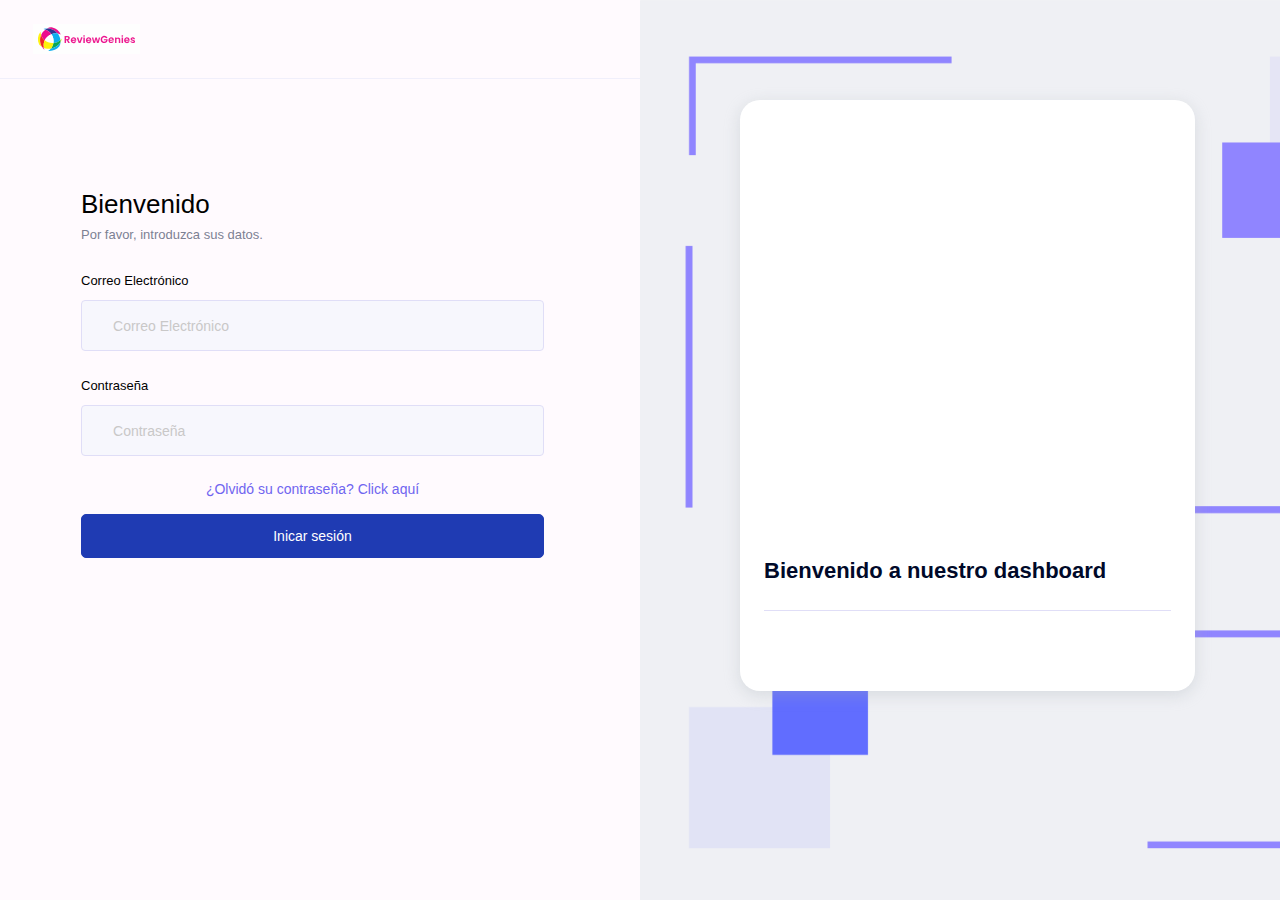
==== views/login.html @ 89c985d2 "Solo el front" ====
<!DOCTYPE html>
<html lang="en">

<head>
  <!-- Required meta tags -->
  <meta charset="utf-8">
  <meta name="viewport" content="width=device-width, initial-scale=1, shrink-to-fit=no">
  <title>ReviewGenies Dashboard</title>
  <!-- plugins:css -->
  <link rel="stylesheet" href="../vendors/feather/feather.css">
  <link rel="stylesheet" href="../vendors/mdi/css/materialdesignicons.min.css">
  <link rel="stylesheet" href="../vendors/ti-icons/css/themify-icons.css">
<!--   <link rel="stylesheet" href="../vendors/typicons/typicons.css"> -->
  <link rel="stylesheet" href="../vendors/simple-line-icons/css/simple-line-icons.css">
<!--   <link rel="stylesheet" href="../vendors/css/vendor.bundle.base.css"> -->
  <link rel="stylesheet" href="../css/style.css">

  <!-- endinject -->
  <link rel="shortcut icon" href="../images/logomini.svg" />
</head>

<body>

  <div class="authentication-page">
    <div class="row p-0">
      <div class="col-md-6 p-0">
        <div class="logo-bar p-4 px-sm-5">
          <img src="../images/logofull.svg" height="30">
        </div>
        <div class="auth-form-light auth-form text-left py-5 px-5 px-sm-5 mt-5">
          <!-- <form name="MyForm" class="pt-3 px-5" action="/" method="POST"> -->
          <form class="pt-3 px-5">
            <h2 style="color: black;">Bienvenido</h2>
            <p class="fw-light mb-4" style="color: #7c8093;">Por favor, introduzca sus datos.</p>
            
            <div class="form-group">
              <label for="cedula">Correo Electrónico</label>
              <input type="email" placeholder="Correo Electrónico" class="form-control form-control-lg" id="email"
                name="email" required="required">
            </div>

            <div class="form-group">
              <label for="password">Contraseña</label>
              <input type="password" placeholder="Contraseña" class="form-control form-control-lg" id="password"
                name="password">
            </div>


            <div class="text-center">
              <a href="../views/recover.html" class="auth-link small" style="color: #7065f0; text-decoration: none;">¿Olvidó su contraseña? Click aquí</a>
            </div>

            <div class="mt-3">
             <!--  <input class="btn btn-block btn-primary w-100  font-weight-medium auth-form-btn" type="submit"
                value="Login" /> -->
              <a id="login" class="btn btn-block btn-primary w-100  font-weight-medium auth-form-btn"  onclick="login()" disabled>Inicar sesión</a>
            </div>


          </form>

        </div>
      </div>

      <div class="col-md-6 p-0">
        <div class="aside-wrapper">
          <div class="card p-3  property-card">
            <!-- <img src="images/video-thumbnail.jpg" class="card-img-top" alt="..."> -->
           <!--  <video controls="true" class="card-img-top" src="https://www.youtube.com/embed/U747IQXEoto"> -->
            <!--  <source src="https://www.youtube.com/embed/U747IQXEoto" type=""> -->
              <!--  <source src="../video/video.ogg" type="video/ogg">
              Your browser does not support HTML video. -->
              <iframe width="420" height="420" class="card-img-top" src="https://www.youtube.com/embed/tx3BZ784D20" title="Street Fighter 6 - Pre-Order Trailer | PS5 Games" frameborder="0" allow="accelerometer; autoplay; clipboard-write; encrypted-media; gyroscope; picture-in-picture"></iframe>
              
            <!-- </video> -->
            <div class="card-body px-2">
              <div class="d-flex flex justify-content-between align-items-center property-info">
                  <div class="title-tagline">
                      <h4>Bienvenido a nuestro dashboard</h4>

                  </div>

              </div>

              <div class="property-feature">

              </div>

             
           </div>
          </div>

<!--           <div class="mt-5 aside-footer">
            <small class="mb-3 d-block">Powered By <img src="../images/logo-login-mini.png" height="14"></small>
            <small class="small" style="color: #7c8093;">Lorem ipsum dolor sit amet, <a href="#">consectetur adipisicing
                elit</a>, sed do eiusmod
              tempor incididunt ut labore et dolore magna aliqua. Ut enim ad minim veniam,
              quis nostrud exercitation ullamco laboris. </small>
          </div> -->
        </div>
      </div>
    </div>
  </div>

  <!-- plugins:js -->
  <script src="../vendors/js/vendor.bundle.base.js"></script>
  <script src="../js/login.js"></script>



<!--   <script src="/js/off-canvas.js"></script>
  <script src="/js/hoverable-collapse.js"></script>
  <script src="/jstemplate.js"></script> -->
  <!--   <script src="../js/login.js"></script>
  <script src="/js/jquery.min.js"></script>
 
  <script src="/js/powerbi.min.js"></script> -->
  <!-- End custom js for this page  value="40214587896"-->
</body>

</html>
---- vendors/feather/feather.css ----
@charset "UTF-8";
 
@font-face {
  font-family: "feather";
  src:url("fonts/feather-webfont.eot");
  src:url("fonts/feather-webfont.eot?#iefix") format("embedded-opentype"),
    url("fonts/feather-webfont.woff") format("woff"),
    url("fonts/feather-webfont.ttf") format("truetype"),
    url("fonts/feather-webfont.svg#feather") format("svg");
  font-weight: normal;
  font-style: normal;
}

/* Character Mapping Method */
 
[data-icon]:before {
  display: inline-block;
  font-family: "feather";
  content: attr(data-icon);
  font-style: normal;
  font-weight: normal;
  font-variant: normal;
  text-transform: none;
  speak: none;
  line-height: 1;
  -webkit-font-smoothing: antialiased;
  -moz-osx-font-smoothing: grayscale;
}

/* CSS Class Mapping Method */
 
[class^="icon-"],
[class*=" icon-"] {
  display: inline-block;
  font-family: "feather";
  font-style: normal;
  font-weight: normal;
  font-variant: normal;
  text-transform: none;
  speak: none;
  line-height: 1;
  -webkit-font-smoothing: antialiased;
  -moz-osx-font-smoothing: grayscale;
}

.icon-eye:before {
  content: "\e000";
}

.icon-paper-clip:before {
  content: "\e001";
}

.icon-mail:before {
  content: "\e002";
}

.icon-mail:before {
  content: "\e002";
}

.icon-toggle:before {
  content: "\e003";
}

.icon-layout:before {
  content: "\e004";
}

.icon-link:before {
  content: "\e005";
}

.icon-bell:before {
  content: "\e006";
}

.icon-lock:before {
  content: "\e007";
}

.icon-unlock:before {
  content: "\e008";
}

.icon-ribbon:before {
  content: "\e009";
}

.icon-image:before {
  content: "\e010";
}

.icon-signal:before {
  content: "\e011";
}

.icon-target:before {
  content: "\e012";
}

.icon-clipboard:before {
  content: "\e013";
}

.icon-clock:before {
  content: "\e014";
}

.icon-clock:before {
  content: "\e014";
}

.icon-watch:before {
  content: "\e015";
}

.icon-air-play:before {
  content: "\e016";
}

.icon-camera:before {
  content: "\e017";
}

.icon-video:before {
  content: "\e018";
}

.icon-disc:before {
  content: "\e019";
}

.icon-printer:before {
  content: "\e020";
}

.icon-monitor:before {
  content: "\e021";
}

.icon-server:before {
  content: "\e022";
}

.icon-cog:before {
  content: "\e023";
}

.icon-heart:before {
  content: "\e024";
}

.icon-paragraph:before {
  content: "\e025";
}

.icon-align-justify:before {
  content: "\e026";
}

.icon-align-left:before {
  content: "\e027";
}

.icon-align-center:before {
  content: "\e028";
}

.icon-align-right:before {
  content: "\e029";
}

.icon-book:before {
  content: "\e030";
}

.icon-layers:before {
  content: "\e031";
}

.icon-stack:before {
  content: "\e032";
}

.icon-stack-2:before {
  content: "\e033";
}

.icon-paper:before {
  content: "\e034";
}

.icon-paper-stack:before {
  content: "\e035";
}

.icon-search:before {
  content: "\e036";
}

.icon-zoom-in:before {
  content: "\e037";
}

.icon-zoom-out:before {
  content: "\e038";
}

.icon-reply:before {
  content: "\e039";
}

.icon-circle-plus:before {
  content: "\e040";
}

.icon-circle-minus:before {
  content: "\e041";
}

.icon-circle-check:before {
  content: "\e042";
}

.icon-circle-cross:before {
  content: "\e043";
}

.icon-square-plus:before {
  content: "\e044";
}

.icon-square-minus:before {
  content: "\e045";
}

.icon-square-check:before {
  content: "\e046";
}

.icon-square-cross:before {
  content: "\e047";
}

.icon-microphone:before {
  content: "\e048";
}

.icon-record:before {
  content: "\e049";
}

.icon-skip-back:before {
  content: "\e050";
}

.icon-rewind:before {
  content: "\e051";
}

.icon-play:before {
  content: "\e052";
}

.icon-pause:before {
  content: "\e053";
}

.icon-stop:before {
  content: "\e054";
}

.icon-fast-forward:before {
  content: "\e055";
}

.icon-skip-forward:before {
  content: "\e056";
}

.icon-shuffle:before {
  content: "\e057";
}

.icon-repeat:before {
  content: "\e058";
}

.icon-folder:before {
  content: "\e059";
}

.icon-umbrella:before {
  content: "\e060";
}

.icon-moon:before {
  content: "\e061";
}

.icon-thermometer:before {
  content: "\e062";
}

.icon-drop:before {
  content: "\e063";
}

.icon-sun:before {
  content: "\e064";
}

.icon-cloud:before {
  content: "\e065";
}

.icon-cloud-upload:before {
  content: "\e066";
}

.icon-cloud-download:before {
  content: "\e067";
}

.icon-upload:before {
  content: "\e068";
}

.icon-download:before {
  content: "\e069";
}

.icon-location:before {
  content: "\e070";
}

.icon-location-2:before {
  content: "\e071";
}

.icon-map:before {
  content: "\e072";
}

.icon-battery:before {
  content: "\e073";
}

.icon-head:before {
  content: "\e074";
}

.icon-briefcase:before {
  content: "\e075";
}

.icon-speech-bubble:before {
  content: "\e076";
}

.icon-anchor:before {
  content: "\e077";
}

.icon-globe:before {
  content: "\e078";
}

.icon-box:before {
  content: "\e079";
}

.icon-reload:before {
  content: "\e080";
}

.icon-share:before {
  content: "\e081";
}

.icon-marquee:before {
  content: "\e082";
}

.icon-marquee-plus:before {
  content: "\e083";
}

.icon-marquee-minus:before {
  content: "\e084";
}

.icon-tag:before {
  content: "\e085";
}

.icon-power:before {
  content: "\e086";
}

.icon-command:before {
  content: "\e087";
}

.icon-alt:before {
  content: "\e088";
}

.icon-esc:before {
  content: "\e089";
}

.icon-bar-graph:before {
  content: "\e090";
}

.icon-bar-graph-2:before {
  content: "\e091";
}

.icon-pie-graph:before {
  content: "\e092";
}

.icon-star:before {
  content: "\e093";
}

.icon-arrow-left:before {
  content: "\e094";
}

.icon-arrow-right:before {
  content: "\e095";
}

.icon-arrow-up:before {
  content: "\e096";
}

.icon-arrow-down:before {
  content: "\e097";
}

.icon-volume:before {
  content: "\e098";
}

.icon-mute:before {
  content: "\e099";
}

.icon-content-right:before {
  content: "\e100";
}

.icon-content-left:before {
  content: "\e101";
}

.icon-grid:before {
  content: "\e102";
}

.icon-grid-2:before {
  content: "\e103";
}

.icon-columns:before {
  content: "\e104";
}

.icon-loader:before {
  content: "\e105";
}

.icon-bag:before {
  content: "\e106";
}

.icon-ban:before {
  content: "\e107";
}

.icon-flag:before {
  content: "\e108";
}

.icon-trash:before {
  content: "\e109";
}

.icon-expand:before {
  content: "\e110";
}

.icon-contract:before {
  content: "\e111";
}

.icon-maximize:before {
  content: "\e112";
}

.icon-minimize:before {
  content: "\e113";
}

.icon-plus:before {
  content: "\e114";
}

.icon-minus:before {
  content: "\e115";
}

.icon-check:before {
  content: "\e116";
}

.icon-cross:before {
  content: "\e117";
}

.icon-move:before {
  content: "\e118";
}

.icon-delete:before {
  content: "\e119";
}

.icon-menu:before {
  content: "\e120";
}

.icon-archive:before {
  content: "\e121";
}

.icon-inbox:before {
  content: "\e122";
}

.icon-outbox:before {
  content: "\e123";
}

.icon-file:before {
  content: "\e124";
}

.icon-file-add:before {
  content: "\e125";
}

.icon-file-subtract:before {
  content: "\e126";
}

.icon-help:before {
  content: "\e127";
}

.icon-open:before {
  content: "\e128";
}

.icon-ellipsis:before {
  content: "\e129";
}
---- vendors/ti-icons/css/themify-icons.css ----
@font-face {
	font-family: 'themify';
	src:url('../fonts/themify.eot');
	src:url('../fonts/themify.eot?#iefix') format('embedded-opentype'),
		url('../fonts/themify.woff') format('woff'),
		url('../fonts/themify.ttf') format('truetype'),
		url('../fonts/themify.svg') format('svg');
	font-weight: normal;
	font-style: normal;
}

[class^="ti-"], [class*=" ti-"] {
	font-family: 'themify';
	speak: none;
	font-style: normal;
	font-weight: normal;
	font-variant: normal;
	text-transform: none;
	line-height: 1;

	/* Better Font Rendering =========== */
	-webkit-font-smoothing: antialiased;
	-moz-osx-font-smoothing: grayscale;
}

.ti-wand:before {
	content: "\e600";
}
.ti-volume:before {
	content: "\e601";
}
.ti-user:before {
	content: "\e602";
}
.ti-unlock:before {
	content: "\e603";
}
.ti-unlink:before {
	content: "\e604";
}
.ti-trash:before {
	content: "\e605";
}
.ti-thought:before {
	content: "\e606";
}
.ti-target:before {
	content: "\e607";
}
.ti-tag:before {
	content: "\e608";
}
.ti-tablet:before {
	content: "\e609";
}
.ti-star:before {
	content: "\e60a";
}
.ti-spray:before {
	content: "\e60b";
}
.ti-signal:before {
	content: "\e60c";
}
.ti-shopping-cart:before {
	content: "\e60d";
}
.ti-shopping-cart-full:before {
	content: "\e60e";
}
.ti-settings:before {
	content: "\e60f";
}
.ti-search:before {
	content: "\e610";
}
.ti-zoom-in:before {
	content: "\e611";
}
.ti-zoom-out:before {
	content: "\e612";
}
.ti-cut:before {
	content: "\e613";
}
.ti-ruler:before {
	content: "\e614";
}
.ti-ruler-pencil:before {
	content: "\e615";
}
.ti-ruler-alt:before {
	content: "\e616";
}
.ti-bookmark:before {
	content: "\e617";
}
.ti-bookmark-alt:before {
	content: "\e618";
}
.ti-reload:before {
	content: "\e619";
}
.ti-plus:before {
	content: "\e61a";
}
.ti-pin:before {
	content: "\e61b";
}
.ti-pencil:before {
	content: "\e61c";
}
.ti-pencil-alt:before {
	content: "\e61d";
}
.ti-paint-roller:before {
	content: "\e61e";
}
.ti-paint-bucket:before {
	content: "\e61f";
}
.ti-na:before {
	content: "\e620";
}
.ti-mobile:before {
	content: "\e621";
}
.ti-minus:before {
	content: "\e622";
}
.ti-medall:before {
	content: "\e623";
}
.ti-medall-alt:before {
	content: "\e624";
}
.ti-marker:before {
	content: "\e625";
}
.ti-marker-alt:before {
	content: "\e626";
}
.ti-arrow-up:before {
	content: "\e627";
}
.ti-arrow-right:before {
	content: "\e628";
}
.ti-arrow-left:before {
	content: "\e629";
}
.ti-arrow-down:before {
	content: "\e62a";
}
.ti-lock:before {
	content: "\e62b";
}
.ti-location-arrow:before {
	content: "\e62c";
}
.ti-link:before {
	content: "\e62d";
}
.ti-layout:before {
	content: "\e62e";
}
.ti-layers:before {
	content: "\e62f";
}
.ti-layers-alt:before {
	content: "\e630";
}
.ti-key:before {
	content: "\e631";
}
.ti-import:before {
	content: "\e632";
}
.ti-image:before {
	content: "\e633";
}
.ti-heart:before {
	content: "\e634";
}
.ti-heart-broken:before {
	content: "\e635";
}
.ti-hand-stop:before {
	content: "\e636";
}
.ti-hand-open:before {
	content: "\e637";
}
.ti-hand-drag:before {
	content: "\e638";
}
.ti-folder:before {
	content: "\e639";
}
.ti-flag:before {
	content: "\e63a";
}
.ti-flag-alt:before {
	content: "\e63b";
}
.ti-flag-alt-2:before {
	content: "\e63c";
}
.ti-eye:before {
	content: "\e63d";
}
.ti-export:before {
	content: "\e63e";
}
.ti-exchange-vertical:before {
	content: "\e63f";
}
.ti-desktop:before {
	content: "\e640";
}
.ti-cup:before {
	content: "\e641";
}
.ti-crown:before {
	content: "\e642";
}
.ti-comments:before {
	content: "\e643";
}
.ti-comment:before {
	content: "\e644";
}
.ti-comment-alt:before {
	content: "\e645";
}
.ti-close:before {
	content: "\e646";
}
.ti-clip:before {
	content: "\e647";
}
.ti-angle-up:before {
	content: "\e648";
}
.ti-angle-right:before {
	content: "\e649";
}
.ti-angle-left:before {
	content: "\e64a";
}
.ti-angle-down:before {
	content: "\e64b";
}
.ti-check:before {
	content: "\e64c";
}
.ti-check-box:before {
	content: "\e64d";
}
.ti-camera:before {
	content: "\e64e";
}
.ti-announcement:before {
	content: "\e64f";
}
.ti-brush:before {
	content: "\e650";
}
.ti-briefcase:before {
	content: "\e651";
}
.ti-bolt:before {
	content: "\e652";
}
.ti-bolt-alt:before {
	content: "\e653";
}
.ti-blackboard:before {
	content: "\e654";
}
.ti-bag:before {
	content: "\e655";
}
.ti-move:before {
	content: "\e656";
}
.ti-arrows-vertical:before {
	content: "\e657";
}
.ti-arrows-horizontal:before {
	content: "\e658";
}
.ti-fullscreen:before {
	content: "\e659";
}
.ti-arrow-top-right:before {
	content: "\e65a";
}
.ti-arrow-top-left:before {
	content: "\e65b";
}
.ti-arrow-circle-up:before {
	content: "\e65c";
}
.ti-arrow-circle-right:before {
	content: "\e65d";
}
.ti-arrow-circle-left:before {
	content: "\e65e";
}
.ti-arrow-circle-down:before {
	content: "\e65f";
}
.ti-angle-double-up:before {
	content: "\e660";
}
.ti-angle-double-right:before {
	content: "\e661";
}
.ti-angle-double-left:before {
	content: "\e662";
}
.ti-angle-double-down:before {
	content: "\e663";
}
.ti-zip:before {
	content: "\e664";
}
.ti-world:before {
	content: "\e665";
}
.ti-wheelchair:before {
	content: "\e666";
}
.ti-view-list:before {
	content: "\e667";
}
.ti-view-list-alt:before {
	content: "\e668";
}
.ti-view-grid:before {
	content: "\e669";
}
.ti-uppercase:before {
	content: "\e66a";
}
.ti-upload:before {
	content: "\e66b";
}
.ti-underline:before {
	content: "\e66c";
}
.ti-truck:before {
	content: "\e66d";
}
.ti-timer:before {
	content: "\e66e";
}
.ti-ticket:before {
	content: "\e66f";
}
.ti-thumb-up:before {
	content: "\e670";
}
.ti-thumb-down:before {
	content: "\e671";
}
.ti-text:before {
	content: "\e672";
}
.ti-stats-up:before {
	content: "\e673";
}
.ti-stats-down:before {
	content: "\e674";
}
.ti-split-v:before {
	content: "\e675";
}
.ti-split-h:before {
	content: "\e676";
}
.ti-smallcap:before {
	content: "\e677";
}
.ti-shine:before {
	content: "\e678";
}
.ti-shift-right:before {
	content: "\e679";
}
.ti-shift-left:before {
	content: "\e67a";
}
.ti-shield:before {
	content: "\e67b";
}
.ti-notepad:before {
	content: "\e67c";
}
.ti-server:before {
	content: "\e67d";
}
.ti-quote-right:before {
	content: "\e67e";
}
.ti-quote-left:before {
	content: "\e67f";
}
.ti-pulse:before {
	content: "\e680";
}
.ti-printer:before {
	content: "\e681";
}
.ti-power-off:before {
	content: "\e682";
}
.ti-plug:before {
	content: "\e683";
}
.ti-pie-chart:before {
	content: "\e684";
}
.ti-paragraph:before {
	content: "\e685";
}
.ti-panel:before {
	content: "\e686";
}
.ti-package:before {
	content: "\e687";
}
.ti-music:before {
	content: "\e688";
}
.ti-music-alt:before {
	content: "\e689";
}
.ti-mouse:before {
	content: "\e68a";
}
.ti-mouse-alt:before {
	content: "\e68b";
}
.ti-money:before {
	content: "\e68c";
}
.ti-microphone:before {
	content: "\e68d";
}
.ti-menu:before {
	content: "\e68e";
}
.ti-menu-alt:before {
	content: "\e68f";
}
.ti-map:before {
	content: "\e690";
}
.ti-map-alt:before {
	content: "\e691";
}
.ti-loop:before {
	content: "\e692";
}
.ti-location-pin:before {
	content: "\e693";
}
.ti-list:before {
	content: "\e694";
}
.ti-light-bulb:before {
	content: "\e695";
}
.ti-Italic:before {
	content: "\e696";
}
.ti-info:before {
	content: "\e697";
}
.ti-infinite:before {
	content: "\e698";
}
.ti-id-badge:before {
	content: "\e699";
}
.ti-hummer:before {
	content: "\e69a";
}
.ti-home:before {
	content: "\e69b";
}
.ti-help:before {
	content: "\e69c";
}
.ti-headphone:before {
	content: "\e69d";
}
.ti-harddrives:before {
	content: "\e69e";
}
.ti-harddrive:before {
	content: "\e69f";
}
.ti-gift:before {
	content: "\e6a0";
}
.ti-game:before {
	content: "\e6a1";
}
.ti-filter:before {
	content: "\e6a2";
}
.ti-files:before {
	content: "\e6a3";
}
.ti-file:before {
	content: "\e6a4";
}
.ti-eraser:before {
	content: "\e6a5";
}
.ti-envelope:before {
	content: "\e6a6";
}
.ti-download:before {
	content: "\e6a7";
}
.ti-direction:before {
	content: "\e6a8";
}
.ti-direction-alt:before {
	content: "\e6a9";
}
.ti-dashboard:before {
	content: "\e6aa";
}
.ti-control-stop:before {
	content: "\e6ab";
}
.ti-control-shuffle:before {
	content: "\e6ac";
}
.ti-control-play:before {
	content: "\e6ad";
}
.ti-control-pause:before {
	content: "\e6ae";
}
.ti-control-forward:before {
	content: "\e6af";
}
.ti-control-backward:before {
	content: "\e6b0";
}
.ti-cloud:before {
	content: "\e6b1";
}
.ti-cloud-up:before {
	content: "\e6b2";
}
.ti-cloud-down:before {
	content: "\e6b3";
}
.ti-clipboard:before {
	content: "\e6b4";
}
.ti-car:before {
	content: "\e6b5";
}
.ti-calendar:before {
	content: "\e6b6";
}
.ti-book:before {
	content: "\e6b7";
}
.ti-bell:before {
	content: "\e6b8";
}
.ti-basketball:before {
	content: "\e6b9";
}
.ti-bar-chart:before {
	content: "\e6ba";
}
.ti-bar-chart-alt:before {
	content: "\e6bb";
}
.ti-back-right:before {
	content: "\e6bc";
}
.ti-back-left:before {
	content: "\e6bd";
}
.ti-arrows-corner:before {
	content: "\e6be";
}
.ti-archive:before {
	content: "\e6bf";
}
.ti-anchor:before {
	content: "\e6c0";
}
.ti-align-right:before {
	content: "\e6c1";
}
.ti-align-left:before {
	content: "\e6c2";
}
.ti-align-justify:before {
	content: "\e6c3";
}
.ti-align-center:before {
	content: "\e6c4";
}
.ti-alert:before {
	content: "\e6c5";
}
.ti-alarm-clock:before {
	content: "\e6c6";
}
.ti-agenda:before {
	content: "\e6c7";
}
.ti-write:before {
	content: "\e6c8";
}
.ti-window:before {
	content: "\e6c9";
}
.ti-widgetized:before {
	content: "\e6ca";
}
.ti-widget:before {
	content: "\e6cb";
}
.ti-widget-alt:before {
	content: "\e6cc";
}
.ti-wallet:before {
	content: "\e6cd";
}
.ti-video-clapper:before {
	content: "\e6ce";
}
.ti-video-camera:before {
	content: "\e6cf";
}
.ti-vector:before {
	content: "\e6d0";
}
.ti-themify-logo:before {
	content: "\e6d1";
}
.ti-themify-favicon:before {
	content: "\e6d2";
}
.ti-themify-favicon-alt:before {
	content: "\e6d3";
}
.ti-support:before {
	content: "\e6d4";
}
.ti-stamp:before {
	content: "\e6d5";
}
.ti-split-v-alt:before {
	content: "\e6d6";
}
.ti-slice:before {
	content: "\e6d7";
}
.ti-shortcode:before {
	content: "\e6d8";
}
.ti-shift-right-alt:before {
	content: "\e6d9";
}
.ti-shift-left-alt:before {
	content: "\e6da";
}
.ti-ruler-alt-2:before {
	content: "\e6db";
}
.ti-receipt:before {
	content: "\e6dc";
}
.ti-pin2:before {
	content: "\e6dd";
}
.ti-pin-alt:before {
	content: "\e6de";
}
.ti-pencil-alt2:before {
	content: "\e6df";
}
.ti-palette:before {
	content: "\e6e0";
}
.ti-more:before {
	content: "\e6e1";
}
.ti-more-alt:before {
	content: "\e6e2";
}
.ti-microphone-alt:before {
	content: "\e6e3";
}
.ti-magnet:before {
	content: "\e6e4";
}
.ti-line-double:before {
	content: "\e6e5";
}
.ti-line-dotted:before {
	content: "\e6e6";
}
.ti-line-dashed:before {
	content: "\e6e7";
}
.ti-layout-width-full:before {
	content: "\e6e8";
}
.ti-layout-width-default:before {
	content: "\e6e9";
}
.ti-layout-width-default-alt:before {
	content: "\e6ea";
}
.ti-layout-tab:before {
	content: "\e6eb";
}
.ti-layout-tab-window:before {
	content: "\e6ec";
}
.ti-layout-tab-v:before {
	content: "\e6ed";
}
.ti-layout-tab-min:before {
	content: "\e6ee";
}
.ti-layout-slider:before {
	content: "\e6ef";
}
.ti-layout-slider-alt:before {
	content: "\e6f0";
}
.ti-layout-sidebar-right:before {
	content: "\e6f1";
}
.ti-layout-sidebar-none:before {
	content: "\e6f2";
}
.ti-layout-sidebar-left:before {
	content: "\e6f3";
}
.ti-layout-placeholder:before {
	content: "\e6f4";
}
.ti-layout-menu:before {
	content: "\e6f5";
}
.ti-layout-menu-v:before {
	content: "\e6f6";
}
.ti-layout-menu-separated:before {
	content: "\e6f7";
}
.ti-layout-menu-full:before {
	content: "\e6f8";
}
.ti-layout-media-right-alt:before {
	content: "\e6f9";
}
.ti-layout-media-right:before {
	content: "\e6fa";
}
.ti-layout-media-overlay:before {
	content: "\e6fb";
}
.ti-layout-media-overlay-alt:before {
	content: "\e6fc";
}
.ti-layout-media-overlay-alt-2:before {
	content: "\e6fd";
}
.ti-layout-media-left-alt:before {
	content: "\e6fe";
}
.ti-layout-media-left:before {
	content: "\e6ff";
}
.ti-layout-media-center-alt:before {
	content: "\e700";
}
.ti-layout-media-center:before {
	content: "\e701";
}
.ti-layout-list-thumb:before {
	content: "\e702";
}
.ti-layout-list-thumb-alt:before {
	content: "\e703";
}
.ti-layout-list-post:before {
	content: "\e704";
}
.ti-layout-list-large-image:before {
	content: "\e705";
}
.ti-layout-line-solid:before {
	content: "\e706";
}
.ti-layout-grid4:before {
	content: "\e707";
}
.ti-layout-grid3:before {
	content: "\e708";
}
.ti-layout-grid2:before {
	content: "\e709";
}
.ti-layout-grid2-thumb:before {
	content: "\e70a";
}
.ti-layout-cta-right:before {
	content: "\e70b";
}
.ti-layout-cta-left:before {
	content: "\e70c";
}
.ti-layout-cta-center:before {
	content: "\e70d";
}
.ti-layout-cta-btn-right:before {
	content: "\e70e";
}
.ti-layout-cta-btn-left:before {
	content: "\e70f";
}
.ti-layout-column4:before {
	content: "\e710";
}
.ti-layout-column3:before {
	content: "\e711";
}
.ti-layout-column2:before {
	content: "\e712";
}
.ti-layout-accordion-separated:before {
	content: "\e713";
}
.ti-layout-accordion-merged:before {
	content: "\e714";
}
.ti-layout-accordion-list:before {
	content: "\e715";
}
.ti-ink-pen:before {
	content: "\e716";
}
.ti-info-alt:before {
	content: "\e717";
}
.ti-help-alt:before {
	content: "\e718";
}
.ti-headphone-alt:before {
	content: "\e719";
}
.ti-hand-point-up:before {
	content: "\e71a";
}
.ti-hand-point-right:before {
	content: "\e71b";
}
.ti-hand-point-left:before {
	content: "\e71c";
}
.ti-hand-point-down:before {
	content: "\e71d";
}
.ti-gallery:before {
	content: "\e71e";
}
.ti-face-smile:before {
	content: "\e71f";
}
.ti-face-sad:before {
	content: "\e720";
}
.ti-credit-card:before {
	content: "\e721";
}
.ti-control-skip-forward:before {
	content: "\e722";
}
.ti-control-skip-backward:before {
	content: "\e723";
}
.ti-control-record:before {
	content: "\e724";
}
.ti-control-eject:before {
	content: "\e725";
}
.ti-comments-smiley:before {
	content: "\e726";
}
.ti-brush-alt:before {
	content: "\e727";
}
.ti-youtube:before {
	content: "\e728";
}
.ti-vimeo:before {
	content: "\e729";
}
.ti-twitter:before {
	content: "\e72a";
}
.ti-time:before {
	content: "\e72b";
}
.ti-tumblr:before {
	content: "\e72c";
}
.ti-skype:before {
	content: "\e72d";
}
.ti-share:before {
	content: "\e72e";
}
.ti-share-alt:before {
	content: "\e72f";
}
.ti-rocket:before {
	content: "\e730";
}
.ti-pinterest:before {
	content: "\e731";
}
.ti-new-window:before {
	content: "\e732";
}
.ti-microsoft:before {
	content: "\e733";
}
.ti-list-ol:before {
	content: "\e734";
}
.ti-linkedin:before {
	content: "\e735";
}
.ti-layout-sidebar-2:before {
	content: "\e736";
}
.ti-layout-grid4-alt:before {
	content: "\e737";
}
.ti-layout-grid3-alt:before {
	content: "\e738";
}
.ti-layout-grid2-alt:before {
	content: "\e739";
}
.ti-layout-column4-alt:before {
	content: "\e73a";
}
.ti-layout-column3-alt:before {
	content: "\e73b";
}
.ti-layout-column2-alt:before {
	content: "\e73c";
}
.ti-instagram:before {
	content: "\e73d";
}
.ti-google:before {
	content: "\e73e";
}
.ti-github:before {
	content: "\e73f";
}
.ti-flickr:before {
	content: "\e740";
}
.ti-facebook:before {
	content: "\e741";
}
.ti-dropbox:before {
	content: "\e742";
}
.ti-dribbble:before {
	content: "\e743";
}
.ti-apple:before {
	content: "\e744";
}
.ti-android:before {
	content: "\e745";
}
.ti-save:before {
	content: "\e746";
}
.ti-save-alt:before {
	content: "\e747";
}
.ti-yahoo:before {
	content: "\e748";
}
.ti-wordpress:before {
	content: "\e749";
}
.ti-vimeo-alt:before {
	content: "\e74a";
}
.ti-twitter-alt:before {
	content: "\e74b";
}
.ti-tumblr-alt:before {
	content: "\e74c";
}
.ti-trello:before {
	content: "\e74d";
}
.ti-stack-overflow:before {
	content: "\e74e";
}
.ti-soundcloud:before {
	content: "\e74f";
}
.ti-sharethis:before {
	content: "\e750";
}
.ti-sharethis-alt:before {
	content: "\e751";
}
.ti-reddit:before {
	content: "\e752";
}
.ti-pinterest-alt:before {
	content: "\e753";
}
.ti-microsoft-alt:before {
	content: "\e754";
}
.ti-linux:before {
	content: "\e755";
}
.ti-jsfiddle:before {
	content: "\e756";
}
.ti-joomla:before {
	content: "\e757";
}
.ti-html5:before {
	content: "\e758";
}
.ti-flickr-alt:before {
	content: "\e759";
}
.ti-email:before {
	content: "\e75a";
}
.ti-drupal:before {
	content: "\e75b";
}
.ti-dropbox-alt:before {
	content: "\e75c";
}
.ti-css3:before {
	content: "\e75d";
}
.ti-rss:before {
	content: "\e75e";
}
.ti-rss-alt:before {
	content: "\e75f";
}
---- vendors/simple-line-icons/css/simple-line-icons.css ----
@font-face {
  font-family: 'simple-line-icons';
  src: url('../fonts/Simple-Line-Icons.eot?v=2.4.0');
  src: url('../fonts/Simple-Line-Icons.eot?v=2.4.0#iefix') format('embedded-opentype'), url('../fonts/Simple-Line-Icons.woff2?v=2.4.0') format('woff2'), url('../fonts/Simple-Line-Icons.ttf?v=2.4.0') format('truetype'), url('../fonts/Simple-Line-Icons.woff?v=2.4.0') format('woff'), url('../fonts/Simple-Line-Icons.svg?v=2.4.0#simple-line-icons') format('svg');
  font-weight: normal;
  font-style: normal;
}
/*
 Use the following CSS code if you want to have a class per icon.
 Instead of a list of all class selectors, you can use the generic [class*="icon-"] selector, but it's slower:
*/
.icon-user,
.icon-people,
.icon-user-female,
.icon-user-follow,
.icon-user-following,
.icon-user-unfollow,
.icon-login,
.icon-logout,
.icon-emotsmile,
.icon-phone,
.icon-call-end,
.icon-call-in,
.icon-call-out,
.icon-map,
.icon-location-pin,
.icon-direction,
.icon-directions,
.icon-compass,
.icon-layers,
.icon-menu,
.icon-list,
.icon-options-vertical,
.icon-options,
.icon-arrow-down,
.icon-arrow-left,
.icon-arrow-right,
.icon-arrow-up,
.icon-arrow-up-circle,
.icon-arrow-left-circle,
.icon-arrow-right-circle,
.icon-arrow-down-circle,
.icon-check,
.icon-clock,
.icon-plus,
.icon-minus,
.icon-close,
.icon-event,
.icon-exclamation,
.icon-organization,
.icon-trophy,
.icon-screen-smartphone,
.icon-screen-desktop,
.icon-plane,
.icon-notebook,
.icon-mustache,
.icon-mouse,
.icon-magnet,
.icon-energy,
.icon-disc,
.icon-cursor,
.icon-cursor-move,
.icon-crop,
.icon-chemistry,
.icon-speedometer,
.icon-shield,
.icon-screen-tablet,
.icon-magic-wand,
.icon-hourglass,
.icon-graduation,
.icon-ghost,
.icon-game-controller,
.icon-fire,
.icon-eyeglass,
.icon-envelope-open,
.icon-envelope-letter,
.icon-bell,
.icon-badge,
.icon-anchor,
.icon-wallet,
.icon-vector,
.icon-speech,
.icon-puzzle,
.icon-printer,
.icon-present,
.icon-playlist,
.icon-pin,
.icon-picture,
.icon-handbag,
.icon-globe-alt,
.icon-globe,
.icon-folder-alt,
.icon-folder,
.icon-film,
.icon-feed,
.icon-drop,
.icon-drawer,
.icon-docs,
.icon-doc,
.icon-diamond,
.icon-cup,
.icon-calculator,
.icon-bubbles,
.icon-briefcase,
.icon-book-open,
.icon-basket-loaded,
.icon-basket,
.icon-bag,
.icon-action-undo,
.icon-action-redo,
.icon-wrench,
.icon-umbrella,
.icon-trash,
.icon-tag,
.icon-support,
.icon-frame,
.icon-size-fullscreen,
.icon-size-actual,
.icon-shuffle,
.icon-share-alt,
.icon-share,
.icon-rocket,
.icon-question,
.icon-pie-chart,
.icon-pencil,
.icon-note,
.icon-loop,
.icon-home,
.icon-grid,
.icon-graph,
.icon-microphone,
.icon-music-tone-alt,
.icon-music-tone,
.icon-earphones-alt,
.icon-earphones,
.icon-equalizer,
.icon-like,
.icon-dislike,
.icon-control-start,
.icon-control-rewind,
.icon-control-play,
.icon-control-pause,
.icon-control-forward,
.icon-control-end,
.icon-volume-1,
.icon-volume-2,
.icon-volume-off,
.icon-calendar,
.icon-bulb,
.icon-chart,
.icon-ban,
.icon-bubble,
.icon-camrecorder,
.icon-camera,
.icon-cloud-download,
.icon-cloud-upload,
.icon-envelope,
.icon-eye,
.icon-flag,
.icon-heart,
.icon-info,
.icon-key,
.icon-link,
.icon-lock,
.icon-lock-open,
.icon-magnifier,
.icon-magnifier-add,
.icon-magnifier-remove,
.icon-paper-clip,
.icon-paper-plane,
.icon-power,
.icon-refresh,
.icon-reload,
.icon-settings,
.icon-star,
.icon-symbol-female,
.icon-symbol-male,
.icon-target,
.icon-credit-card,
.icon-paypal,
.icon-social-tumblr,
.icon-social-twitter,
.icon-social-facebook,
.icon-social-instagram,
.icon-social-linkedin,
.icon-social-pinterest,
.icon-social-github,
.icon-social-google,
.icon-social-reddit,
.icon-social-skype,
.icon-social-dribbble,
.icon-social-behance,
.icon-social-foursqare,
.icon-social-soundcloud,
.icon-social-spotify,
.icon-social-stumbleupon,
.icon-social-youtube,
.icon-social-dropbox,
.icon-social-vkontakte,
.icon-social-steam {
  font-family: 'simple-line-icons';
  speak: none;
  font-style: normal;
  font-weight: normal;
  font-variant: normal;
  text-transform: none;
  line-height: 1;
  /* Better Font Rendering =========== */
  -webkit-font-smoothing: antialiased;
  -moz-osx-font-smoothing: grayscale;
}
.icon-user:before {
  content: "\e005";
}
.icon-people:before {
  content: "\e001";
}
.icon-user-female:before {
  content: "\e000";
}
.icon-user-follow:before {
  content: "\e002";
}
.icon-user-following:before {
  content: "\e003";
}
.icon-user-unfollow:before {
  content: "\e004";
}
.icon-login:before {
  content: "\e066";
}
.icon-logout:before {
  content: "\e065";
}
.icon-emotsmile:before {
  content: "\e021";
}
.icon-phone:before {
  content: "\e600";
}
.icon-call-end:before {
  content: "\e048";
}
.icon-call-in:before {
  content: "\e047";
}
.icon-call-out:before {
  content: "\e046";
}
.icon-map:before {
  content: "\e033";
}
.icon-location-pin:before {
  content: "\e096";
}
.icon-direction:before {
  content: "\e042";
}
.icon-directions:before {
  content: "\e041";
}
.icon-compass:before {
  content: "\e045";
}
.icon-layers:before {
  content: "\e034";
}
.icon-menu:before {
  content: "\e601";
}
.icon-list:before {
  content: "\e067";
}
.icon-options-vertical:before {
  content: "\e602";
}
.icon-options:before {
  content: "\e603";
}
.icon-arrow-down:before {
  content: "\e604";
}
.icon-arrow-left:before {
  content: "\e605";
}
.icon-arrow-right:before {
  content: "\e606";
}
.icon-arrow-up:before {
  content: "\e607";
}
.icon-arrow-up-circle:before {
  content: "\e078";
}
.icon-arrow-left-circle:before {
  content: "\e07a";
}
.icon-arrow-right-circle:before {
  content: "\e079";
}
.icon-arrow-down-circle:before {
  content: "\e07b";
}
.icon-check:before {
  content: "\e080";
}
.icon-clock:before {
  content: "\e081";
}
.icon-plus:before {
  content: "\e095";
}
.icon-minus:before {
  content: "\e615";
}
.icon-close:before {
  content: "\e082";
}
.icon-event:before {
  content: "\e619";
}
.icon-exclamation:before {
  content: "\e617";
}
.icon-organization:before {
  content: "\e616";
}
.icon-trophy:before {
  content: "\e006";
}
.icon-screen-smartphone:before {
  content: "\e010";
}
.icon-screen-desktop:before {
  content: "\e011";
}
.icon-plane:before {
  content: "\e012";
}
.icon-notebook:before {
  content: "\e013";
}
.icon-mustache:before {
  content: "\e014";
}
.icon-mouse:before {
  content: "\e015";
}
.icon-magnet:before {
  content: "\e016";
}
.icon-energy:before {
  content: "\e020";
}
.icon-disc:before {
  content: "\e022";
}
.icon-cursor:before {
  content: "\e06e";
}
.icon-cursor-move:before {
  content: "\e023";
}
.icon-crop:before {
  content: "\e024";
}
.icon-chemistry:before {
  content: "\e026";
}
.icon-speedometer:before {
  content: "\e007";
}
.icon-shield:before {
  content: "\e00e";
}
.icon-screen-tablet:before {
  content: "\e00f";
}
.icon-magic-wand:before {
  content: "\e017";
}
.icon-hourglass:before {
  content: "\e018";
}
.icon-graduation:before {
  content: "\e019";
}
.icon-ghost:before {
  content: "\e01a";
}
.icon-game-controller:before {
  content: "\e01b";
}
.icon-fire:before {
  content: "\e01c";
}
.icon-eyeglass:before {
  content: "\e01d";
}
.icon-envelope-open:before {
  content: "\e01e";
}
.icon-envelope-letter:before {
  content: "\e01f";
}
.icon-bell:before {
  content: "\e027";
}
.icon-badge:before {
  content: "\e028";
}
.icon-anchor:before {
  content: "\e029";
}
.icon-wallet:before {
  content: "\e02a";
}
.icon-vector:before {
  content: "\e02b";
}
.icon-speech:before {
  content: "\e02c";
}
.icon-puzzle:before {
  content: "\e02d";
}
.icon-printer:before {
  content: "\e02e";
}
.icon-present:before {
  content: "\e02f";
}
.icon-playlist:before {
  content: "\e030";
}
.icon-pin:before {
  content: "\e031";
}
.icon-picture:before {
  content: "\e032";
}
.icon-handbag:before {
  content: "\e035";
}
.icon-globe-alt:before {
  content: "\e036";
}
.icon-globe:before {
  content: "\e037";
}
.icon-folder-alt:before {
  content: "\e039";
}
.icon-folder:before {
  content: "\e089";
}
.icon-film:before {
  content: "\e03a";
}
.icon-feed:before {
  content: "\e03b";
}
.icon-drop:before {
  content: "\e03e";
}
.icon-drawer:before {
  content: "\e03f";
}
.icon-docs:before {
  content: "\e040";
}
.icon-doc:before {
  content: "\e085";
}
.icon-diamond:before {
  content: "\e043";
}
.icon-cup:before {
  content: "\e044";
}
.icon-calculator:before {
  content: "\e049";
}
.icon-bubbles:before {
  content: "\e04a";
}
.icon-briefcase:before {
  content: "\e04b";
}
.icon-book-open:before {
  content: "\e04c";
}
.icon-basket-loaded:before {
  content: "\e04d";
}
.icon-basket:before {
  content: "\e04e";
}
.icon-bag:before {
  content: "\e04f";
}
.icon-action-undo:before {
  content: "\e050";
}
.icon-action-redo:before {
  content: "\e051";
}
.icon-wrench:before {
  content: "\e052";
}
.icon-umbrella:before {
  content: "\e053";
}
.icon-trash:before {
  content: "\e054";
}
.icon-tag:before {
  content: "\e055";
}
.icon-support:before {
  content: "\e056";
}
.icon-frame:before {
  content: "\e038";
}
.icon-size-fullscreen:before {
  content: "\e057";
}
.icon-size-actual:before {
  content: "\e058";
}
.icon-shuffle:before {
  content: "\e059";
}
.icon-share-alt:before {
  content: "\e05a";
}
.icon-share:before {
  content: "\e05b";
}
.icon-rocket:before {
  content: "\e05c";
}
.icon-question:before {
  content: "\e05d";
}
.icon-pie-chart:before {
  content: "\e05e";
}
.icon-pencil:before {
  content: "\e05f";
}
.icon-note:before {
  content: "\e060";
}
.icon-loop:before {
  content: "\e064";
}
.icon-home:before {
  content: "\e069";
}
.icon-grid:before {
  content: "\e06a";
}
.icon-graph:before {
  content: "\e06b";
}
.icon-microphone:before {
  content: "\e063";
}
.icon-music-tone-alt:before {
  content: "\e061";
}
.icon-music-tone:before {
  content: "\e062";
}
.icon-earphones-alt:before {
  content: "\e03c";
}
.icon-earphones:before {
  content: "\e03d";
}
.icon-equalizer:before {
  content: "\e06c";
}
.icon-like:before {
  content: "\e068";
}
.icon-dislike:before {
  content: "\e06d";
}
.icon-control-start:before {
  content: "\e06f";
}
.icon-control-rewind:before {
  content: "\e070";
}
.icon-control-play:before {
  content: "\e071";
}
.icon-control-pause:before {
  content: "\e072";
}
.icon-control-forward:before {
  content: "\e073";
}
.icon-control-end:before {
  content: "\e074";
}
.icon-volume-1:before {
  content: "\e09f";
}
.icon-volume-2:before {
  content: "\e0a0";
}
.icon-volume-off:before {
  content: "\e0a1";
}
.icon-calendar:before {
  content: "\e075";
}
.icon-bulb:before {
  content: "\e076";
}
.icon-chart:before {
  content: "\e077";
}
.icon-ban:before {
  content: "\e07c";
}
.icon-bubble:before {
  content: "\e07d";
}
.icon-camrecorder:before {
  content: "\e07e";
}
.icon-camera:before {
  content: "\e07f";
}
.icon-cloud-download:before {
  content: "\e083";
}
.icon-cloud-upload:before {
  content: "\e084";
}
.icon-envelope:before {
  content: "\e086";
}
.icon-eye:before {
  content: "\e087";
}
.icon-flag:before {
  content: "\e088";
}
.icon-heart:before {
  content: "\e08a";
}
.icon-info:before {
  content: "\e08b";
}
.icon-key:before {
  content: "\e08c";
}
.icon-link:before {
  content: "\e08d";
}
.icon-lock:before {
  content: "\e08e";
}
.icon-lock-open:before {
  content: "\e08f";
}
.icon-magnifier:before {
  content: "\e090";
}
.icon-magnifier-add:before {
  content: "\e091";
}
.icon-magnifier-remove:before {
  content: "\e092";
}
.icon-paper-clip:before {
  content: "\e093";
}
.icon-paper-plane:before {
  content: "\e094";
}
.icon-power:before {
  content: "\e097";
}
.icon-refresh:before {
  content: "\e098";
}
.icon-reload:before {
  content: "\e099";
}
.icon-settings:before {
  content: "\e09a";
}
.icon-star:before {
  content: "\e09b";
}
.icon-symbol-female:before {
  content: "\e09c";
}
.icon-symbol-male:before {
  content: "\e09d";
}
.icon-target:before {
  content: "\e09e";
}
.icon-credit-card:before {
  content: "\e025";
}
.icon-paypal:before {
  content: "\e608";
}
.icon-social-tumblr:before {
  content: "\e00a";
}
.icon-social-twitter:before {
  content: "\e009";
}
.icon-social-facebook:before {
  content: "\e00b";
}
.icon-social-instagram:before {
  content: "\e609";
}
.icon-social-linkedin:before {
  content: "\e60a";
}
.icon-social-pinterest:before {
  content: "\e60b";
}
.icon-social-github:before {
  content: "\e60c";
}
.icon-social-google:before {
  content: "\e60d";
}
.icon-social-reddit:before {
  content: "\e60e";
}
.icon-social-skype:before {
  content: "\e60f";
}
.icon-social-dribbble:before {
  content: "\e00d";
}
.icon-social-behance:before {
  content: "\e610";
}
.icon-social-foursqare:before {
  content: "\e611";
}
.icon-social-soundcloud:before {
  content: "\e612";
}
.icon-social-spotify:before {
  content: "\e613";
}
.icon-social-stumbleupon:before {
  content: "\e614";
}
.icon-social-youtube:before {
  content: "\e008";
}
.icon-social-dropbox:before {
  content: "\e00c";
}
.icon-social-vkontakte:before {
  content: "\e618";
}
.icon-social-steam:before {
  content: "\e620";
}
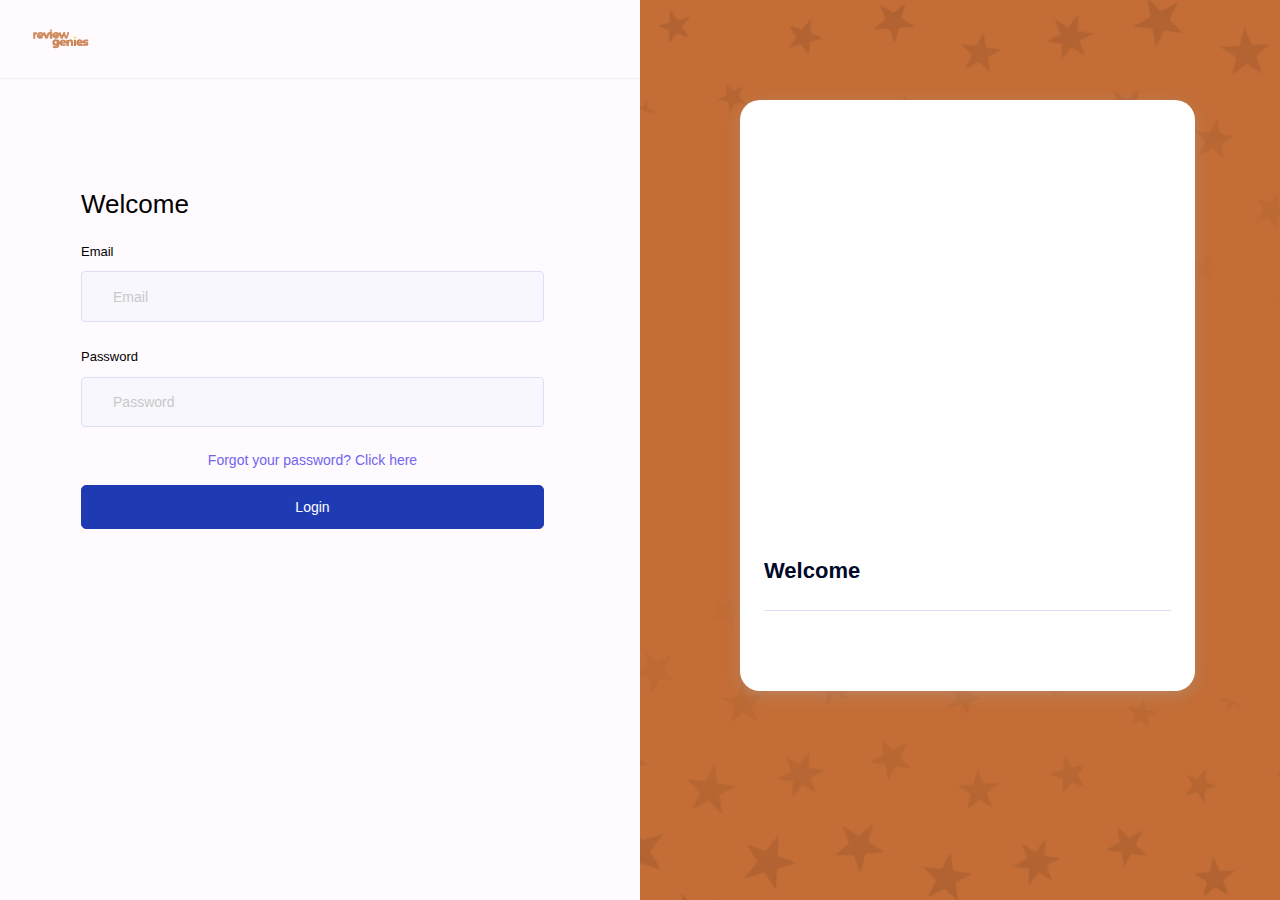
==== commit 6bbf5fec: "Cambio de logo y text" ====
--- a/views/login.html
+++ b/views/login.html
@@ -7,16 +7,21 @@
   <meta name="viewport" content="width=device-width, initial-scale=1, shrink-to-fit=no">
   <title>ReviewGenies Dashboard</title>
   <!-- plugins:css -->
-  <link rel="stylesheet" href="../vendors/feather/feather.css">
+<!--   <link rel="stylesheet" href="../vendors/feather/feather.css">
   <link rel="stylesheet" href="../vendors/mdi/css/materialdesignicons.min.css">
   <link rel="stylesheet" href="../vendors/ti-icons/css/themify-icons.css">
-<!--   <link rel="stylesheet" href="../vendors/typicons/typicons.css"> -->
-  <link rel="stylesheet" href="../vendors/simple-line-icons/css/simple-line-icons.css">
-<!--   <link rel="stylesheet" href="../vendors/css/vendor.bundle.base.css"> -->
+  <link rel="stylesheet" href="../vendors/simple-line-icons/css/simple-line-icons.css"> -->
+  <!--   <link rel="shortcut icon" href="../images/logomini.svg" /> -->
+    <!-- endinject -->
   <link rel="stylesheet" href="../css/style.css">
 
-  <!-- endinject -->
-  <link rel="shortcut icon" href="../images/logomini.svg" />
+  <link rel="apple-touch-icon" sizes="180x180" href="../images/apple-touch-icon.png">
+  <link rel="icon" type="image/png" sizes="32x32" href="../images/favicon-32x32.png">
+  <link rel="icon" type="image/png" sizes="16x16" href="../images/favicon-16x16.png">
+  <link rel="manifest" href="../images/site.webmanifest">
+  <link rel="mask-icon" href="../images/safari-pinned-tab.svg" color="#5bbad5">
+  <meta name="msapplication-TileColor" content="#da532c">
+  <meta name="theme-color" content="#ffffff">
 </head>
 
 <body>
@@ -30,30 +35,32 @@
         <div class="auth-form-light auth-form text-left py-5 px-5 px-sm-5 mt-5">
           <!-- <form name="MyForm" class="pt-3 px-5" action="/" method="POST"> -->
           <form class="pt-3 px-5">
-            <h2 style="color: black;">Bienvenido</h2>
-            <p class="fw-light mb-4" style="color: #7c8093;">Por favor, introduzca sus datos.</p>
-            
+            <h2 style="color: black;">Welcome</h2>
+            <p class="fw-light mb-4" style="color: #7c8093;"></p>
+
             <div class="form-group">
-              <label for="cedula">Correo Electrónico</label>
-              <input type="email" placeholder="Correo Electrónico" class="form-control form-control-lg" id="email"
+              <label for="cedula">Email</label>
+              <input type="email" placeholder="Email" class="form-control form-control-lg" id="email"
                 name="email" required="required">
             </div>
 
             <div class="form-group">
-              <label for="password">Contraseña</label>
-              <input type="password" placeholder="Contraseña" class="form-control form-control-lg" id="password"
+              <label for="password">Password</label>
+              <input type="password" placeholder="Password" class="form-control form-control-lg" id="password"
                 name="password">
             </div>
 
 
             <div class="text-center">
-              <a href="../views/recover.html" class="auth-link small" style="color: #7065f0; text-decoration: none;">¿Olvidó su contraseña? Click aquí</a>
+              <a href="../views/recover.html" class="auth-link small"
+                style="color: #7065f0; text-decoration: none;">Forgot your password? Click here</a>
             </div>
 
             <div class="mt-3">
-             <!--  <input class="btn btn-block btn-primary w-100  font-weight-medium auth-form-btn" type="submit"
+              <!--  <input class="btn btn-block btn-primary w-100  font-weight-medium auth-form-btn" type="submit"
                 value="Login" /> -->
-              <a id="login" class="btn btn-block btn-primary w-100  font-weight-medium auth-form-btn"  onclick="login()" disabled>Inicar sesión</a>
+              <a id="login" class="btn btn-block btn-primary w-100  font-weight-medium auth-form-btn" onclick="login()"
+                disabled>Login</a>
             </div>
 
 
@@ -66,19 +73,21 @@
         <div class="aside-wrapper">
           <div class="card p-3  property-card">
             <!-- <img src="images/video-thumbnail.jpg" class="card-img-top" alt="..."> -->
-           <!--  <video controls="true" class="card-img-top" src="https://www.youtube.com/embed/U747IQXEoto"> -->
+            <!--  <video controls="true" class="card-img-top" src="https://www.youtube.com/embed/U747IQXEoto"> -->
             <!--  <source src="https://www.youtube.com/embed/U747IQXEoto" type=""> -->
-              <!--  <source src="../video/video.ogg" type="video/ogg">
+            <!--  <source src="../video/video.ogg" type="video/ogg">
               Your browser does not support HTML video. -->
-              <iframe width="420" height="420" class="card-img-top" src="https://www.youtube.com/embed/tx3BZ784D20" title="Street Fighter 6 - Pre-Order Trailer | PS5 Games" frameborder="0" allow="accelerometer; autoplay; clipboard-write; encrypted-media; gyroscope; picture-in-picture"></iframe>
-              
+            <iframe width="420" height="420" class="card-img-top" src="https://www.youtube.com/embed/AARGdY_1mh4"
+              title="Street Fighter 6 - Pre-Order Trailer | PS5 Games" frameborder="0"
+              allow="accelerometer; autoplay; clipboard-write; encrypted-media; gyroscope; picture-in-picture"></iframe>
+
             <!-- </video> -->
             <div class="card-body px-2">
               <div class="d-flex flex justify-content-between align-items-center property-info">
-                  <div class="title-tagline">
-                      <h4>Bienvenido a nuestro dashboard</h4>
+                <div class="title-tagline">
+                  <h4>Welcome</h4>
 
-                  </div>
+                </div>
 
               </div>
 
@@ -86,17 +95,10 @@
 
               </div>
 
-             
-           </div>
+
+            </div>
           </div>
 
-<!--           <div class="mt-5 aside-footer">
-            <small class="mb-3 d-block">Powered By <img src="../images/logo-login-mini.png" height="14"></small>
-            <small class="small" style="color: #7c8093;">Lorem ipsum dolor sit amet, <a href="#">consectetur adipisicing
-                elit</a>, sed do eiusmod
-              tempor incididunt ut labore et dolore magna aliqua. Ut enim ad minim veniam,
-              quis nostrud exercitation ullamco laboris. </small>
-          </div> -->
         </div>
       </div>
     </div>
@@ -108,7 +110,7 @@
 
 
 
-<!--   <script src="/js/off-canvas.js"></script>
+  <!--   <script src="/js/off-canvas.js"></script>
   <script src="/js/hoverable-collapse.js"></script>
   <script src="/jstemplate.js"></script> -->
   <!--   <script src="../js/login.js"></script>
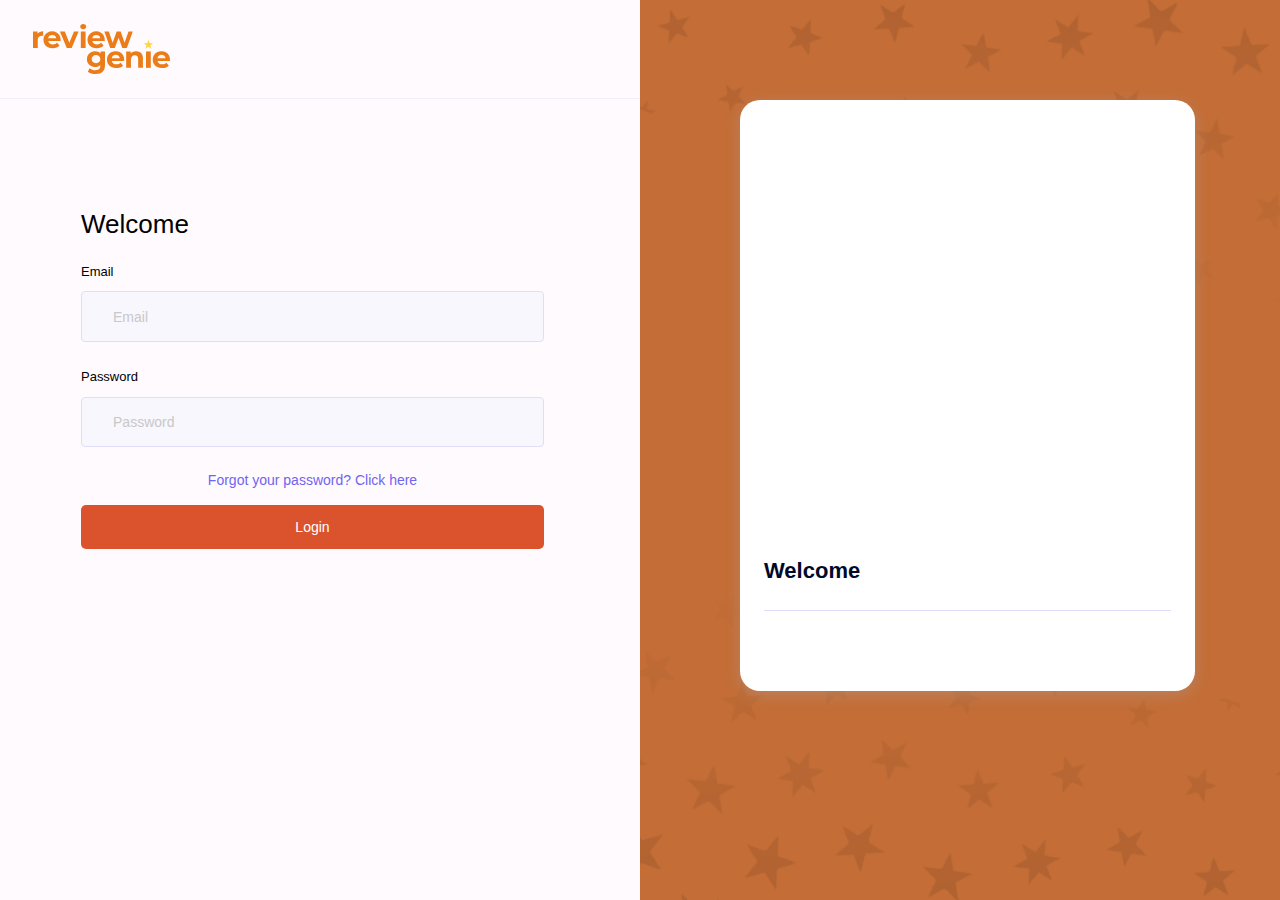
==== commit 9bb9e253: "Cambio de nuevo logo y text" ====
--- a/views/login.html
+++ b/views/login.html
@@ -30,7 +30,7 @@
     <div class="row p-0">
       <div class="col-md-6 p-0">
         <div class="logo-bar p-4 px-sm-5">
-          <img src="../images/logofull.svg" height="30">
+          <img src="../images/logofull.svg" height="50">
         </div>
         <div class="auth-form-light auth-form text-left py-5 px-5 px-sm-5 mt-5">
           <!-- <form name="MyForm" class="pt-3 px-5" action="/" method="POST"> -->
--- a/css/style.css
+++ b/css/style.css
@@ -12915,8 +12915,7 @@
 
 .btn-primary {
   color: #fff;
-  background-color: #1F3BB3;
-  border-color: #1F3BB3;
+ 
 }
 
 .btn-primary:hover {
@@ -24301,7 +24300,7 @@
 
 /*social buttons*/
 .btn-primary {
-  background: #1F3BB3;
+  background: #da532c;
   color: #ffffff;
 }
 
@@ -32764,7 +32763,7 @@
 
 .navbar .navbar-brand-wrapper .navbar-brand img {
   max-width: 100%;
-  height: 34px;
+
   margin: auto;
   vertical-align: middle;
 }
